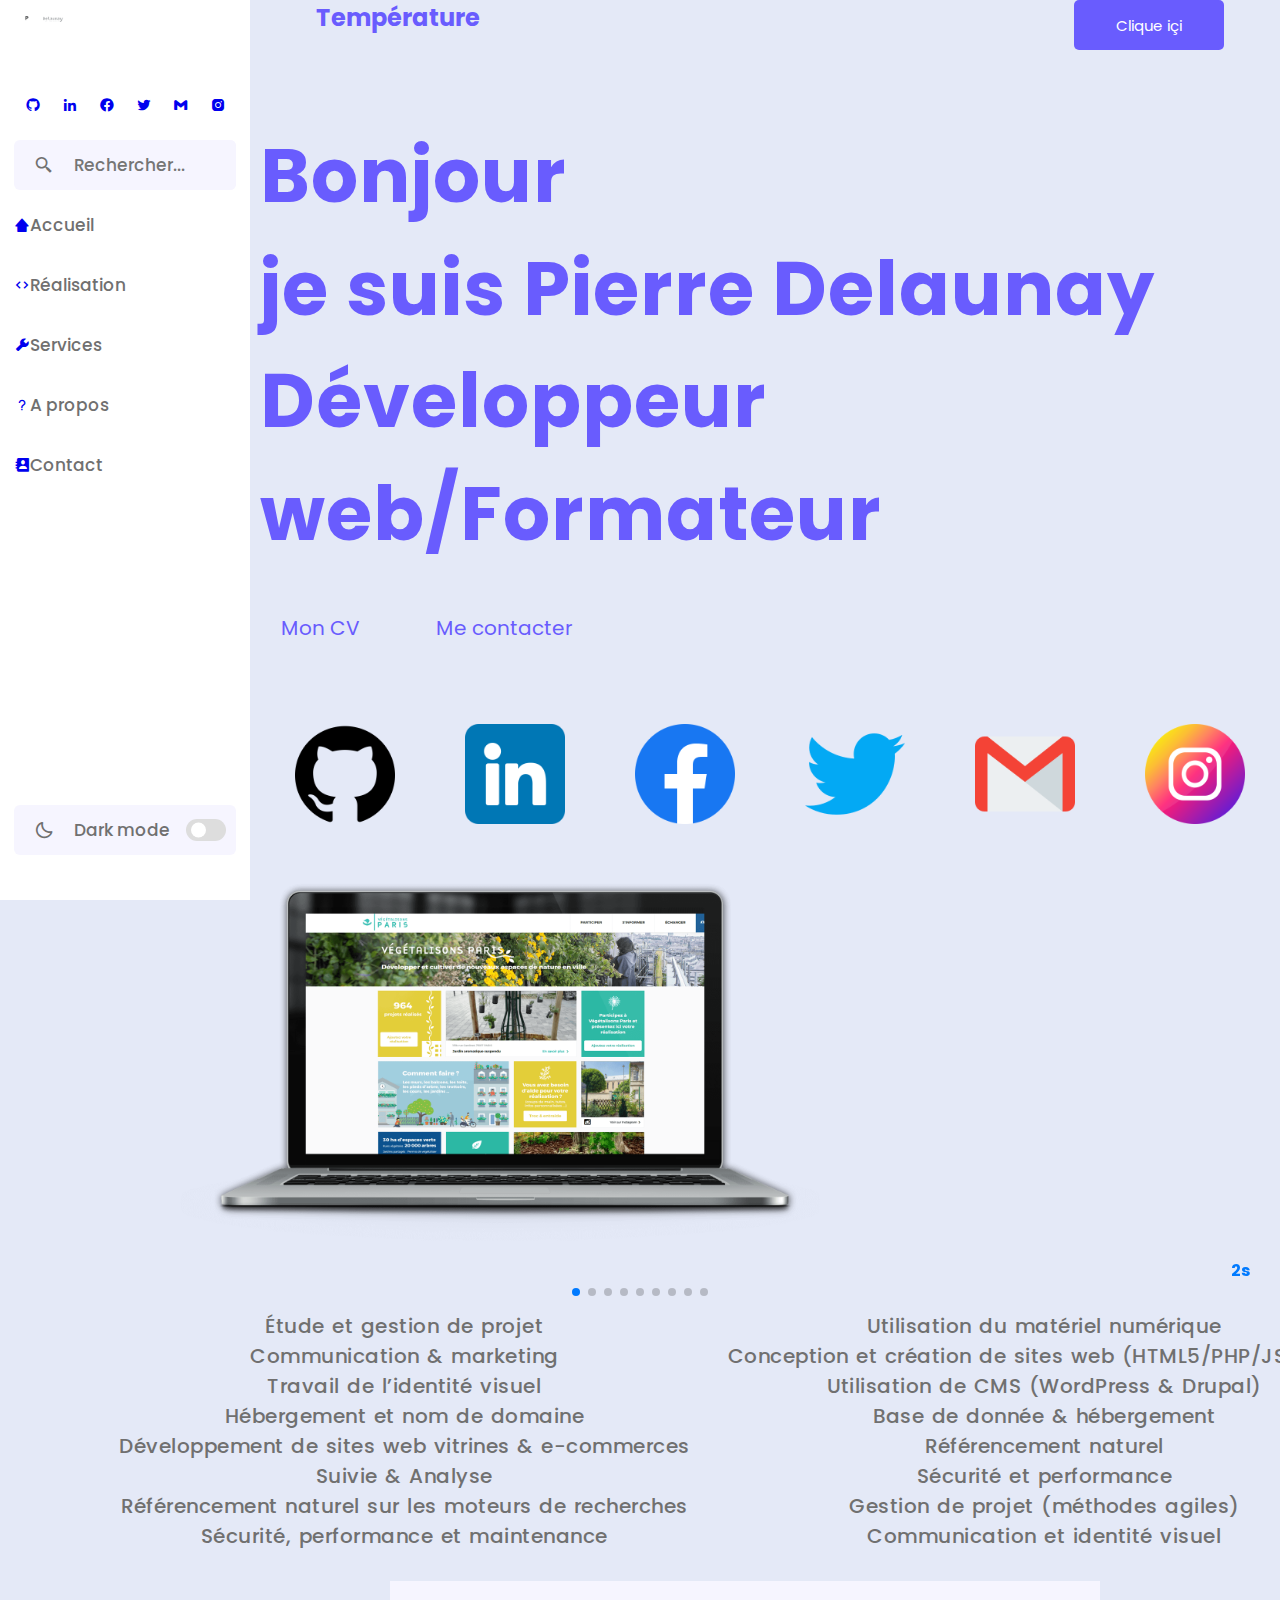
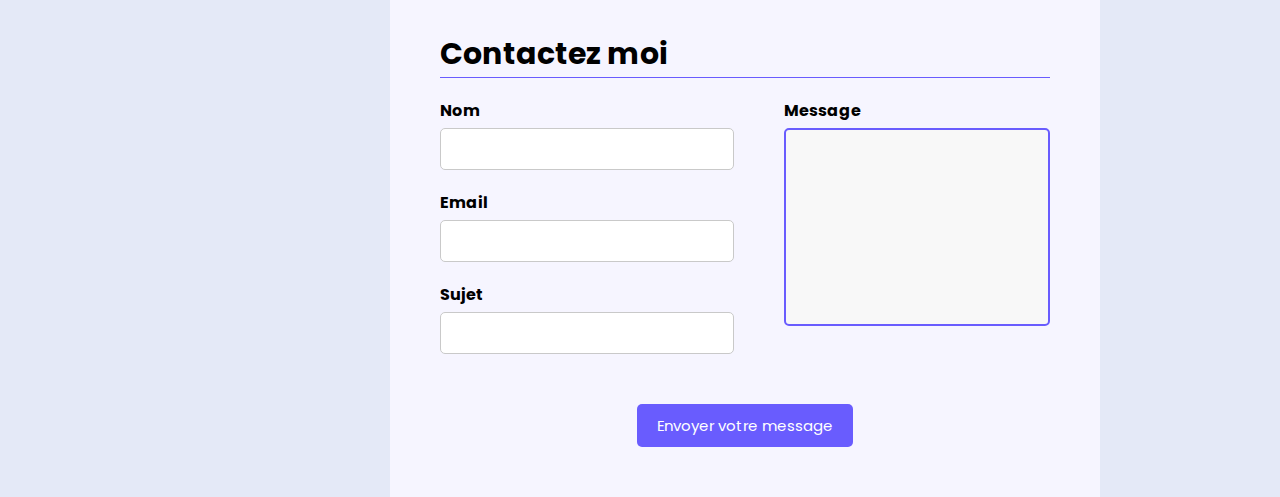
==== index.html @ 617a1c7d "New" ====
<!DOCTYPE html>
<html lang="en">
<head>
  <meta charset="UTF-8">
  <meta name="viewport" content="width=device-width, initial-scale=1.0">
  <link rel="stylesheet" href="style.css">
  <!-- Boxicons CSS -->
  <link rel="stylesheet" href="https://cdn.jsdelivr.net/npm/swiper@10/swiper-bundle.min.css" />
  <link href='https://unpkg.com/boxicons@2.1.4/css/boxicons.min.css' rel='stylesheet'>
  <title>Pierre Delaunay</title>
</head>
<body>
<!-- Accueil -->
  <nav class="sidebar">
    <header>
      <div class="image-text">
        <span class="image">
          <img src="/logo/logoPierre.png" alt="logo">
        </span>
      </div>
    </header>

    <div class="menu-bar">
      <div class="menu">
        <div class="menu-logo">
          <ul>
            <li>
              <a href="https://github.com/gitkyo" target="_blank" rel="noopener">
                <i class='bx bxl-github'></i>
              </a>
            </li>
            <li class="krown-icon-linkedin">
              <a target="_blank" href="https://www.linkedin.com/in/pierre-delaunay-66874140">
                <i class='bx bxl-linkedin'></i>
              </a>
            </li>
            <li class="krown-icon-facebook-squared">
              <a target="_blank" href="https://www.facebook.com/pdelaunay1">
                <i class='bx bxl-facebook-circle'></i>
              </a>
            </li>
            <li>
              <a target="_blank" href="https://twitter.com/pierdelaunay" rel="noopener">
                <i class='bx bxl-twitter'></i>
              </a>
            </li>
            <li>
              <a target="_blank" href="mailto:p.delaunay1@gmail.com" rel="noopener">
                <i class='bx bxl-gmail'></i>
              </a>
            </li>
            <li>
              <a href="https://www.instagram.com/pierdelaunay/" target="_blank" rel="noopener">
                <i class='bx bxl-instagram-alt'></i>
              </a>
            </li>
          </ul>
        </div>
        <li class="search-box">
          <i class='bx bx-search-alt-2 icon'></i>
          <input type="search" placeholder="Rechercher...">
        </li>
        <ul class="menu-links">
          <li class="nav-link">
            <a href="index.html">
              <i class='bx bxs-home-alt-2'></i>
              <span class="text nav-text">Accueil</span>
            </a>
          </li>
          <li class="nav-link">
            <a href="./html/réalisation.html">
              <i class='bx bx-code'></i>
              <span class="text nav-text">Réalisation</span>
            </a>
          </li>
          <li class="nav-link">
            <a href="./html/services.html">
              <i class='bx bxs-wrench'></i>
              <span class="text nav-text">Services</span>
            </a>
          </li>
          <li class="nav-link">
            <a href="./html/apropos.html">
              <i class='bx bx-question-mark'></i>
              <span class="text nav-text">A propos</span>
            </a>
          </li>
          <li class="nav-link">
            <a href="./html/contact.html">
              <i class='bx bxs-contact'></i>
              <span class="text nav-text">Contact</span>
            </a>
          </li>
        </ul>
      </div>

      <div class="bottom-content">

        <li class="mode">
            <div class="sun-moon">
                <i class='bx bx-moon icon moon'></i>
                <i class='bx bx-sun icon sun'></i>
            </div>
            <span class="mode-text text">Dark mode</span>

            <div class="toggle-switch">
                <span class="switch"></span>
            </div>
        </li>
        
    </div>
    </div>
  </nav>
  
  <header class="temperature">
    <h2>Température</h2>
    <div class="localisation"></div>
    <div class="temperature"></div>
    <button id="position">Clique içi</button>
  </header>

  <section class="texte">
    <h1>Bonjour <br> je suis Pierre Delaunay <br> Développeur web/Formateur</h1>
    <a href="https://pierre-delaunay.fr/wp-content/uploads/Curriculum-vitae-les-2.pdf">Mon CV</a>
    <a href="/html/contact.html">Me contacter</a> 
  </section>
  <section class="logo">
    <a target="_blank" href="https://github.com/gitkyo"  rel="noopener">
      <img src="/logo/github.png" alt="">
    </a>
    <a target="_blank" href="https://www.linkedin.com/in/pierre-delaunay-66874140">
      <img src="/logo/linkedin.png" alt="">
    </a>
    <a target="_blank" href="https://www.facebook.com/pdelaunay1">
      <img src="/logo/facebook.png" alt="">
    </a>
    <a target="_blank" href="https://twitter.com/pierdelaunay" rel="noopener">
      <img src="/logo/twitter .png" alt="">
    </a>
    <a target="_blank" href="mailto:p.delaunay1@gmail.com" rel="noopener">
      <img src="/logo/gmail.png" alt="">
    </a>
    <a target="_blank" href="https://www.instagram.com/pierdelaunay/"  rel="noopener">
      <i class="wp-svg-instagram instagram"></i>
      <img src="/logo/instagram.png" alt="">
    </a>
  </section>
  <!-- Réalisation Swiper(CARD) -->
    <!-- Swiper -->
    <div class="swiper mySwiper">
      <div class="swiper-wrapper">
        <div class="swiper-slide">
          <img src="./image/Ecran-Ret-vegetalisons.png" alt="">
        </div>
        <div class="swiper-slide">
          <img src="./image/Ecran-Ret-vegetalisons.png" alt="">
        </div>
        <div class="swiper-slide">
          <img src="./image/Ecran-Ret-vegetalisons.png" alt="">
        </div>
        <div class="swiper-slide">
          <img src="./image/Ecran-Ret-vegetalisons.png" alt="">
        </div>
        <div class="swiper-slide">
          <img src="./image/Ecran-Ret-vegetalisons.png" alt="">
        </div>
        <div class="swiper-slide">
          <img src="./image/Ecran-Ret-vegetalisons.png" alt="">
        </div>
        <div class="swiper-slide">
          <img src="./image/Ecran-Ret-vegetalisons.png" alt="">
        </div>
        <div class="swiper-slide">
          <img src="./image/Ecran-Ret-vegetalisons.png" alt="">
        </div>
        <div class="swiper-slide">
          <img src="./image/Ecran-Ret-vegetalisons.png" alt="">
        </div>
      </div>
      <div class="swiper-pagination"></div>
      <div class="autoplay-progress">
        <svg viewBox="0 0 48 48">
          <circle cx="24" cy="24" r="20"></circle>
        </svg>
        <span></span>
      </div>
    </div>
  
    <!-- Swiper JS -->
    <script src="https://cdn.jsdelivr.net/npm/swiper@10/swiper-bundle.min.js"></script>
  
    <!-- Initialize Swiper -->
    <script src="script.js"></script>

<!-- Services -->
<header class="services">
  <section class="site">
      <ul>
          <li>Étude et gestion de projet</li>
          <li>Communication & marketing</li>
          <li>Travail de l’identité visuel</li>
          <li>Hébergement et nom de domaine</li>
          <li>Développement de sites web vitrines & e-commerces</li>
          <li>Suivie & Analyse</li>
          <li>Référencement naturel sur les moteurs de recherches</li>
          <li>Sécurité, performance et maintenance</li>
      </ul>
  </section>

  <section class="formation">
      <ul>
          <li>Utilisation du matériel numérique</li>
          <li>Conception et création de sites web (HTML5/PHP/JS/CSS3)</li>
          <li>Utilisation de CMS (WordPress & Drupal)</li>
          <li>Base de donnée & hébergement</li>
          <li>Référencement naturel</li>
          <li>Sécurité et performance</li>
          <li>Gestion de projet (méthodes agiles)</li>
          <li>Communication et identité visuel</li>
      </ul>
  </section>
</header>

<footer>
  <form>
    <h1>Contactez moi</h1>
    <div class="separation"></div>
    <div class="corps-formulaire">
      <div class="gauche">
          <div class="groupe">
            <label>Nom</label>
            <input type="text">
            <i class="fa-solid fa-user"></i>
          </div>
          <div class="groupe">
            <label>Email</label>
            <input type="text">
            <i class="fa-solid fa-envelope"></i>
          </div>
          <div class="groupe">
            <label>Sujet</label>
            <input type="text">
            <i class="fa-solid fa-message"></i>
          </div>
      </div>
      <div class="droite">
        <div class="groupe">
          <label>Message</label>
          <textarea></textarea>
        </div>
      </div>
    </div>

    <div class="pied-formulaire" align="center">
      <button>Envoyer votre message</button>
    </div>
  </form>
</footer>
<script src="script.js"></script>
</body>
</html>
---- style.css ----
/* Google Font Import - Poppins */
@import url('https://fonts.googleapis.com/css2?family=Poppins:wght@300;400;500;600;700&display=swap');
*{
    margin: 0;
    padding: 0;
    box-sizing: border-box;
    font-family: 'Poppins', sans-serif;
}

:root{
    /* ===== Colors ===== */
    --body-color: #E4E9F7;
    --sidebar-color: #FFF;
    --primary-color: #695CFE;
    --primary-color-light: #F6F5FF;
    --toggle-color: #DDD;
    --text-color: #707070;

    /* ====== Transition ====== */
    --tran-03: all 0.2s ease;
    --tran-03: all 0.3s ease;
    --tran-04: all 0.3s ease;
    --tran-05: all 0.3s ease;
}

body{
    min-height: 100vh;
    background-color: var(--body-color);
    transition: var(--tran-05);
}

::selection{
    background-color: var(--primary-color);
    color: #fff;
}

body.dark{
    --body-color: #18191a;
    --sidebar-color: #242526;
    --primary-color: #3a3b3c;
    --primary-color-light: #3a3b3c;
    --toggle-color: #fff;
    --text-color: #ccc;
}

/* ===== Sidebar ===== */
 .sidebar{
    position: fixed;
    top: 0;
    left: 0;
    height: 100%;
    width: 250px;
    padding: 10px 14px;
    background: var(--sidebar-color);
    transition: var(--tran-05);
    z-index: 100;  
}
.sidebar.close{
    width: 88px;
}

/* ===== Reusable code - Here ===== */
.sidebar li{
    height: 50px;
    list-style: none;
    display: flex;
    align-items: center;
    margin-top: 10px;
}

.sidebar header .image,
.sidebar .icon{
    min-width: 60px;
    border-radius: 6px;
}

.sidebar .icon{
    min-width: 60px;
    border-radius: 6px;
    height: 100%;
    display: flex;
    align-items: center;
    justify-content: center;
    font-size: 20px;
}

.sidebar .text,
.sidebar .icon{
    color: var(--text-color);
    transition: var(--tran-03);
}

.sidebar .text{
    font-size: 17px;
    font-weight: 500;
    white-space: nowrap;
    opacity: 1;
}
.sidebar.close .text{
    opacity: 0;
}

.sidebar header{
    position: relative;
}

.sidebar header .image-text{
    display: flex;
    align-items: center;
}
.sidebar header .logo-text{
    display: flex;
    flex-direction: column;
}
header .image-text .name {
    margin-top: 2px;
    font-size: 18px;
    font-weight: 600;
}

header .image-text .profession{
    font-size: 16px;
    margin-top: -2px;
    display: block;
}

.sidebar header .image{
    display: flex;
    align-items: center;
    justify-content: center;
}

.sidebar header .image img{
    width: 40px;
    border-radius: 6px;
}

.sidebar header .toggle{
    position: absolute;
    top: 50%;
    right: -25px;
    transform: translateY(-50%) rotate(180deg);
    height: 25px;
    width: 25px;
    background-color: var(--primary-color);
    color: var(--sidebar-color);
    border-radius: 50%;
    display: flex;
    align-items: center;
    justify-content: center;
    font-size: 22px;
    cursor: pointer;
    transition: var(--tran-05);
}

body.dark .sidebar header .toggle{
    color: var(--text-color);
}

.sidebar.close .toggle{
    transform: translateY(-50%) rotate(0deg);
}

.sidebar .menu{
    margin-top: 40px;
}

.sidebar li.search-box{
    border-radius: 6px;
    background-color: var(--primary-color-light);
    cursor: pointer;
    transition: var(--tran-05);
}

.sidebar li.search-box input{
    height: 100%;
    width: 100%;
    outline: none;
    border: none;
    background-color: var(--primary-color-light);
    color: var(--text-color);
    border-radius: 6px;
    font-size: 17px;
    font-weight: 500;
    transition: var(--tran-05);
}
.sidebar li a{
    list-style: none;
    height: 100%;
    background-color: transparent;
    display: flex;
    align-items: center;
    height: 100%;
    width: 100%;
    border-radius: 6px;
    text-decoration: none;
    transition: var(--tran-03);
}

.sidebar li a:hover{
    background-color: var(--primary-color);
}
.sidebar li a:hover .icon,
.sidebar li a:hover .text{
    color: var(--sidebar-color);
}
body.dark .sidebar li a:hover .icon,
body.dark .sidebar li a:hover .text{
    color: var(--text-color);
}

.sidebar .menu-bar{
    height: calc(100% - 55px);
    display: flex;
    flex-direction: column;
    justify-content: space-between;
    overflow-y: scroll;
}
.menu-bar::-webkit-scrollbar{
    display: none;
}
.sidebar .menu-bar .mode{
    border-radius: 6px;
    background-color: var(--primary-color-light);
    position: relative;
    transition: var(--tran-05);
}

.menu-bar .mode .sun-moon{
    height: 50px;
    width: 60px;
}

.mode .sun-moon i{
    position: absolute;
}
.mode .sun-moon i.sun{
    opacity: 0;
}
body.dark .mode .sun-moon i.sun{
    opacity: 1;
}
body.dark .mode .sun-moon i.moon{
    opacity: 0;
}

.menu-bar .bottom-content .toggle-switch{
    position: absolute;
    right: 0;
    height: 100%;
    min-width: 60px;
    display: flex;
    align-items: center;
    justify-content: center;
    border-radius: 6px;
    cursor: pointer;
}
.toggle-switch .switch{
    position: relative;
    height: 22px;
    width: 40px;
    border-radius: 25px;
    background-color: var(--toggle-color);
    transition: var(--tran-05);
}

.switch::before{
    content: '';
    position: absolute;
    height: 15px;
    width: 15px;
    border-radius: 50%;
    top: 50%;
    left: 5px;
    transform: translateY(-50%);
    background-color: var(--sidebar-color);
    transition: var(--tran-04);
}

body.dark .switch::before{
    left: 20px;
}

.home{
    position: absolute;
    top: 0;
    top: 0;
    left: 250px;
    height: 100vh;
    width: calc(100% - 250px);
    background-color: var(--body-color);
    transition: var(--tran-05);
}
.home .text{
    font-size: 30px;
    font-weight: 500;
    color: var(--text-color);
    padding: 12px 60px;
}

.sidebar.close ~ .home{
    left: 78px;
    height: 100vh;
    width: calc(100% - 78px);
}
body.dark .home .text{
    color: var(--text-color);
}

.menu-logo ul {
    display: flex;
    flex-wrap: nowrap;
    justify-content: space-around;
    align-items: center;
}

.temperature {
    display: flex;
    justify-content: space-around;
    color: var(--primary-color);
    margin-left: 260px;
}

.temperature button {
    height: 50px;
    width: 150px;
    border-radius: 20px;
    background-color: var(--primary-color);
    color: white;
    font-size: 15px;
    border: none;
    border-radius: 5px;
    outline: none;
    cursor: pointer;
    transition: transform 0.5s;
}

.temperature button:hover {
    transform: scale(1.05);
}

.texte {
    padding: 70px 0;
    color: var(--primary-color);
    max-width: 90%;
    margin-left: 260px;
    margin-right: auto;
}

.texte h1 {
    font-size: 75px;
    line-height: 1.5;
    letter-spacing: 1px;
    margin-bottom: 2rem;
}

.texte a {
    display: inline-block;
    text-decoration: none;
    font-size: 1.25rem;
    border: 1px solid var(--body-color);
    color: var(--primary-color);
    padding: 10px 20px;
    margin-right: 30px;
}

.logo {
    margin-left: 260px;
    display: flex;
    flex-wrap: wrap;
    justify-content: space-around;
}

.logo img{
    width: 100px;
}

/* Réalisation (CARD) */
.swiper {
    width: 100%;
    height: 100%;
  }
  
  .swiper-slide {
    text-align: center;
    font-size: 18px;
    background: var(--body-color);
    display: flex;
    justify-content: center;
    align-items: center;
    margin-left: 90px;
  }
  
  .swiper-slide img {
    display: block;
    width: 50%;
    height: 100%;
    object-fit: cover;
    margin-left: 90px;
  }
  
  .autoplay-progress {
    position: absolute;
    right: 16px;
    bottom: 16px;
    z-index: 10;
    width: 48px;
    height: 48px;
    display: flex;
    align-items: center;
    justify-content: center;
    font-weight: bold;
    color: var(--swiper-theme-color);
    margin-left: 90px;
  }
  
  .autoplay-progress svg {
    --progress: 0;
    position: absolute;
    left: 0;
    top: 0px;
    z-index: 10;
    width: 100%;
    height: 100%;
    stroke-width: 4px;
    stroke: var(--swiper-theme-color);
    fill: none;
    stroke-dashoffset: calc(125.6 * (1 - var(--progress)));
    stroke-dasharray: 125.6;
    transform: rotate(-90deg);
    margin-left: 90px;
  }

/* Services */
.services {
    margin-bottom: 30px;
    margin-left: 100px;
    display: flex;
    flex-wrap: wrap;
    justify-content: space-around;
    width: 100%;
    word-spacing: 2px;
    letter-spacing: 0.5px;
    text-align: center;
    font-weight: 500;
    font-size: 20px;
    color: var(--text-color);
}

.services ul li {
    list-style: none;
}


/* Contact */
footer {
    margin: 0;
    padding: 0;
    margin-left: 750px;
    font-weight: bold;
    position: absolute;
    background: var(--primary-color-light);
}

form {
    padding: 50px;
    border-radius: 10px;
}

form h1 {
    font-size: 30px;
}

form .separation {
    width: 100%;
    height: 1px;
    background-color: var(--primary-color);
}

form .corps-formulaire {
    display: flex;
    flex-wrap: wrap;
    margin-bottom: 30px;
}

form .corps-formulaire .groupe {
    position: relative;
    margin-top: 20px;
    display: flex;
    flex-direction: column;
}

form .corps-formulaire .gauche .groupe input{
    margin-top: 5px;
    padding: 10px 5px 10px 30px;
    border: 1px solid #c9c9c9;
    outline-color: var(--primary-color);
    border-radius: 5px;
}

form .corps-formulaire .gauche .groupe i {
    position: absolute;
    left: 0;
    top: 25px;
    padding: 16px 8px;
    color: var(--primary-color);
}

form .corps-formulaire .droite {
    margin-left: 50px;
}

form .corps-formulaire .droite .groupe {
    height: 100%;
}

form .corps-formulaire .droite .groupe textarea {
    margin-top: 5px;
    padding: 10px;
    background-color: #f8f8f8;
    border: 2px solid var(--primary-color);
    outline: none;
    border-radius: 5px;
    resize: none;
    height: 72%;
}

form .pied-formulaire button {
    margin-top: 20px;
    background-color: var(--primary-color);
    color: white;
    font-size: 15px;
    border: none;
    padding: 10px 20px;
    border-radius: 5px;
    outline: none;
    cursor: pointer;
    transition: transform 0.5s;
}

form .pied-formulaire button:hover {
    transform: scale(1.05);
}

@media screen and (max-width:1440px) {
    footer {
        margin-left: 390px;
    }
    
}

@media screen and (max-width:920px) {
    form .corps-formulaire .droite {
        margin-left: 0px;
        width: 100%;
    }

    form .corps-formulaire .gauche {
        width: 100%;
    }
}

@media screen and (max-width:910px) {
    .services {
        font-size: 15px;
    }
}

@media screen and (max-width:768px) {
    .services {
        display: flex;
        justify-content: flex-start;
        margin-left: 250px;
    }

    footer {
        margin-left: 280px;
    }
}

@media screen and (max-width:425px) {
    
}
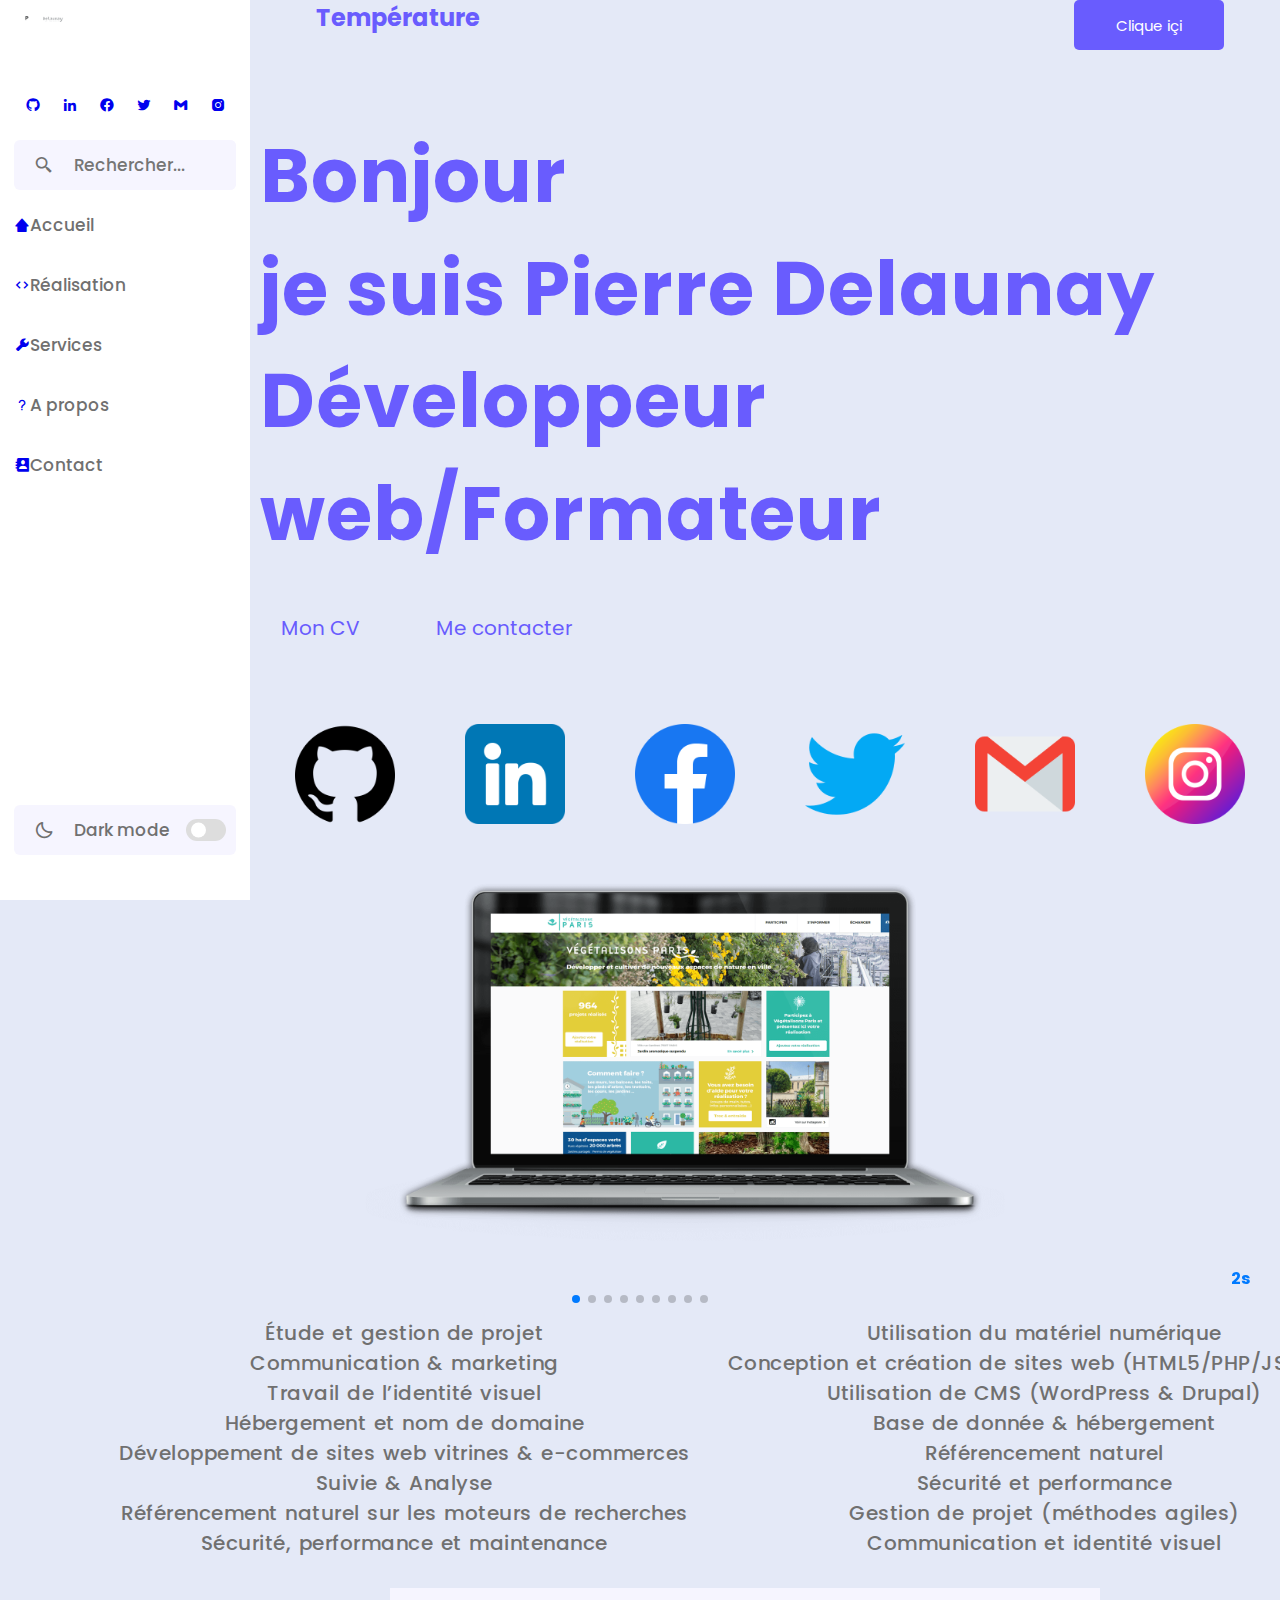
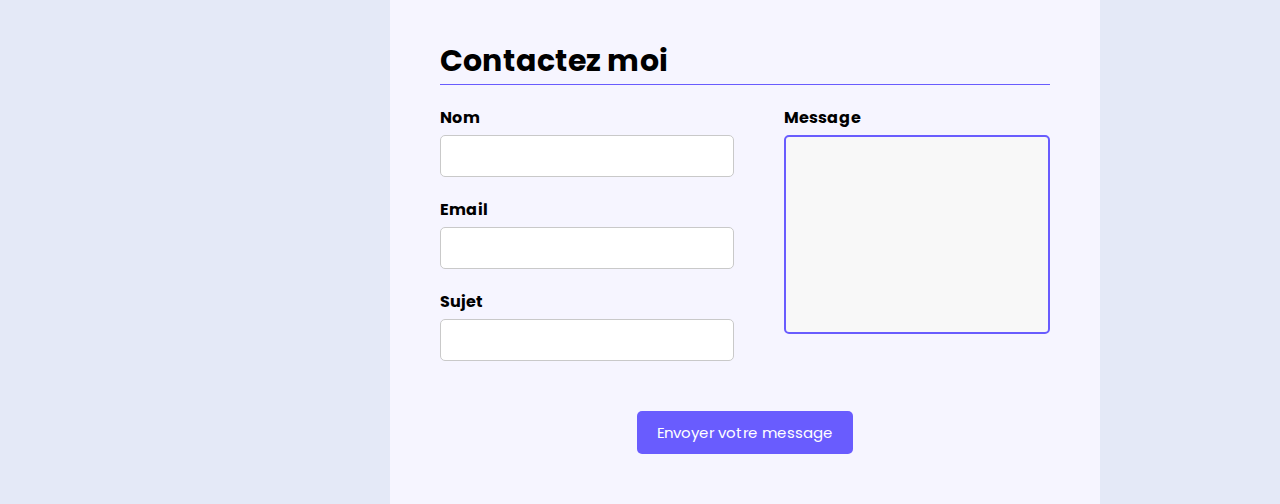
==== commit 09a04606: "V1.1" ====
--- a/index.html
+++ b/index.html
@@ -153,28 +153,28 @@
           <img src="./image/Ecran-Ret-vegetalisons.png" alt="">
         </div>
         <div class="swiper-slide">
-          <img src="./image/Ecran-Ret-vegetalisons.png" alt="">
-        </div>
-        <div class="swiper-slide">
-          <img src="./image/Ecran-Ret-vegetalisons.png" alt="">
-        </div>
-        <div class="swiper-slide">
-          <img src="./image/Ecran-Ret-vegetalisons.png" alt="">
-        </div>
-        <div class="swiper-slide">
-          <img src="./image/Ecran-Ret-vegetalisons.png" alt="">
-        </div>
-        <div class="swiper-slide">
-          <img src="./image/Ecran-Ret-vegetalisons.png" alt="">
-        </div>
-        <div class="swiper-slide">
-          <img src="./image/Ecran-Ret-vegetalisons.png" alt="">
-        </div>
-        <div class="swiper-slide">
-          <img src="./image/Ecran-Ret-vegetalisons.png" alt="">
-        </div>
-        <div class="swiper-slide">
-          <img src="./image/Ecran-Ret-vegetalisons.png" alt="">
+          <img src="./image/Ecran-Ret-2-340x255.png" alt="">
+        </div>
+        <div class="swiper-slide">
+          <img src="./image/Ecran-Ret-crea-340x255.png" alt="">
+        </div>
+        <div class="swiper-slide">
+          <img src="./image/Ecran-Ret-g4-340x255.png" alt="">
+        </div>
+        <div class="swiper-slide">
+          <img src="./image/Ecran-Ret-lindsey-2-340x255.png" alt="">
+        </div>
+        <div class="swiper-slide">
+          <img src="./image/Ecran-Ret-olette-340x255.png" alt="">
+        </div>
+        <div class="swiper-slide">
+          <img src="./image/Ecran-Ret-Prosnow-small.png" alt="">
+        </div>
+        <div class="swiper-slide">
+          <img src="./image/Ecran-Ret-tamtam-340x255.png" alt="">
+        </div>
+        <div class="swiper-slide">
+          <img src="./image/Ecran-Ret-panda-340x255.png" alt="">
         </div>
       </div>
       <div class="swiper-pagination"></div>
--- a/style.css
+++ b/style.css
@@ -388,11 +388,9 @@
     display: flex;
     justify-content: center;
     align-items: center;
-    margin-left: 90px;
   }
   
   .swiper-slide img {
-    display: block;
     width: 50%;
     height: 100%;
     object-fit: cover;
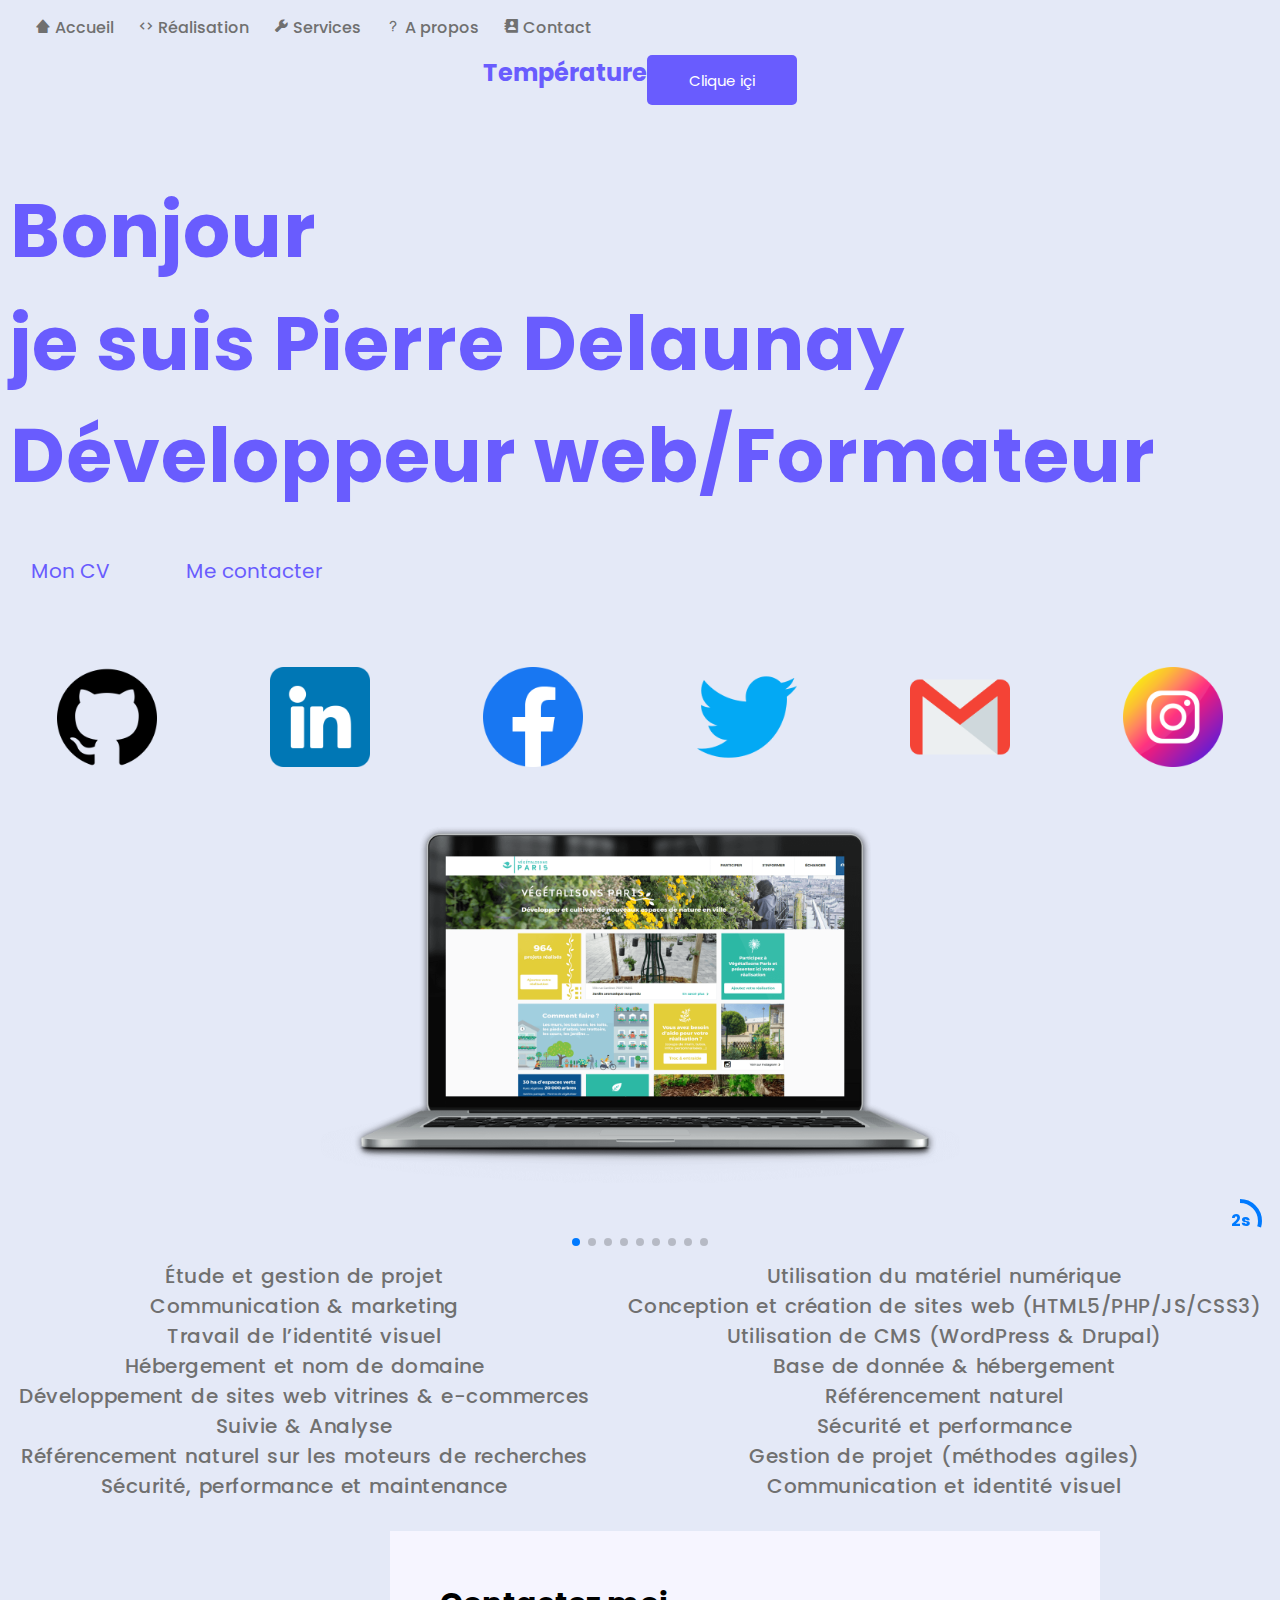
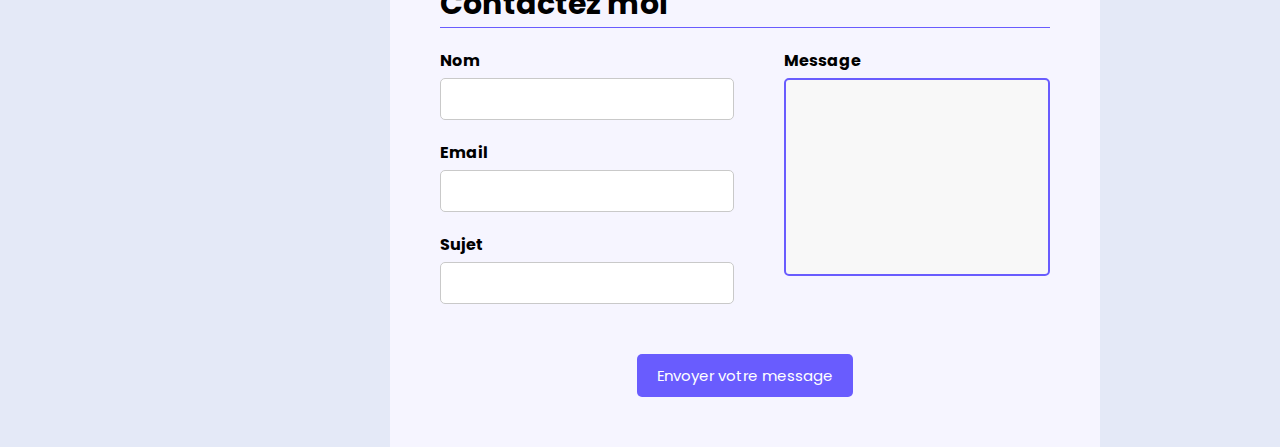
==== commit 180f2e02: "V2" ====
--- a/index.html
+++ b/index.html
@@ -11,113 +11,46 @@
 </head>
 <body>
 <!-- Accueil -->
-  <nav class="sidebar">
-    <header>
-      <div class="image-text">
-        <span class="image">
-          <img src="/logo/logoPierre.png" alt="logo">
-        </span>
-      </div>
-    </header>
+<nav>
 
-    <div class="menu-bar">
-      <div class="menu">
-        <div class="menu-logo">
-          <ul>
-            <li>
-              <a href="https://github.com/gitkyo" target="_blank" rel="noopener">
-                <i class='bx bxl-github'></i>
-              </a>
-            </li>
-            <li class="krown-icon-linkedin">
-              <a target="_blank" href="https://www.linkedin.com/in/pierre-delaunay-66874140">
-                <i class='bx bxl-linkedin'></i>
-              </a>
-            </li>
-            <li class="krown-icon-facebook-squared">
-              <a target="_blank" href="https://www.facebook.com/pdelaunay1">
-                <i class='bx bxl-facebook-circle'></i>
-              </a>
-            </li>
-            <li>
-              <a target="_blank" href="https://twitter.com/pierdelaunay" rel="noopener">
-                <i class='bx bxl-twitter'></i>
-              </a>
-            </li>
-            <li>
-              <a target="_blank" href="mailto:p.delaunay1@gmail.com" rel="noopener">
-                <i class='bx bxl-gmail'></i>
-              </a>
-            </li>
-            <li>
-              <a href="https://www.instagram.com/pierdelaunay/" target="_blank" rel="noopener">
-                <i class='bx bxl-instagram-alt'></i>
-              </a>
-            </li>
-          </ul>
-        </div>
-        <li class="search-box">
-          <i class='bx bx-search-alt-2 icon'></i>
-          <input type="search" placeholder="Rechercher...">
-        </li>
-        <ul class="menu-links">
-          <li class="nav-link">
-            <a href="index.html">
-              <i class='bx bxs-home-alt-2'></i>
-              <span class="text nav-text">Accueil</span>
-            </a>
-          </li>
-          <li class="nav-link">
-            <a href="./html/réalisation.html">
-              <i class='bx bx-code'></i>
-              <span class="text nav-text">Réalisation</span>
-            </a>
-          </li>
-          <li class="nav-link">
-            <a href="./html/services.html">
-              <i class='bx bxs-wrench'></i>
-              <span class="text nav-text">Services</span>
-            </a>
-          </li>
-          <li class="nav-link">
-            <a href="./html/apropos.html">
-              <i class='bx bx-question-mark'></i>
-              <span class="text nav-text">A propos</span>
-            </a>
-          </li>
-          <li class="nav-link">
-            <a href="./html/contact.html">
-              <i class='bx bxs-contact'></i>
-              <span class="text nav-text">Contact</span>
-            </a>
-          </li>
-        </ul>
-      </div>
+  <div class="main-navlinks">
+    <button type="button" class="hamburger"  aria-label="Toggle Navigation" aria-expanded="false">
+        <span></span>
+        <span></span>
+        <span></span>
+      </button>
+    <div class="navlinks-container">
+      <a href="./../index.html">
+        <i class='bx bxs-home-alt-2'></i>
+        <span class="text nav-text">Accueil</span>
+      </a>
+      <a href="./../html/réalisation.html">
+        <i class='bx bx-code'></i>
+        <span class="text nav-text">Réalisation</span>
+      </a>
+      <a href="./../html/services.html">
+        <i class='bx bxs-wrench'></i>
+        <span class="text nav-text">Services</span>
+      </a>
+      <a href="./../html/apropos.html">
+        <i class='bx bx-question-mark'></i>
+        <span class="text nav-text">A propos</span>
+      </a>
+      <a href="./../html/contact.html">
+        <i class='bx bxs-contact'></i>
+        <span class="text nav-text">Contact</span>
+      </a>
+    </div>
+  </div>
+</nav>
 
-      <div class="bottom-content">
-
-        <li class="mode">
-            <div class="sun-moon">
-                <i class='bx bx-moon icon moon'></i>
-                <i class='bx bx-sun icon sun'></i>
-            </div>
-            <span class="mode-text text">Dark mode</span>
-
-            <div class="toggle-switch">
-                <span class="switch"></span>
-            </div>
-        </li>
-        
-    </div>
-    </div>
-  </nav>
+<header class="temperature">
+  <h2>Température</h2>
+  <div class="localisation"></div>
+  <div class="temperature"></div>
+  <button id="position">Clique içi</button>
+</header>
   
-  <header class="temperature">
-    <h2>Température</h2>
-    <div class="localisation"></div>
-    <div class="temperature"></div>
-    <button id="position">Clique içi</button>
-  </header>
 
   <section class="texte">
     <h1>Bonjour <br> je suis Pierre Delaunay <br> Développeur web/Formateur</h1>
--- a/style.css
+++ b/style.css
@@ -6,319 +6,244 @@
     box-sizing: border-box;
     font-family: 'Poppins', sans-serif;
 }
+*,
+::before,
+::after {
+  box-sizing: border-box;
+  margin: 0;
+  padding: 0;
+}
 
 :root{
-    /* ===== Colors ===== */
-    --body-color: #E4E9F7;
-    --sidebar-color: #FFF;
-    --primary-color: #695CFE;
-    --primary-color-light: #F6F5FF;
-    --toggle-color: #DDD;
-    --text-color: #707070;
-
-    /* ====== Transition ====== */
-    --tran-03: all 0.2s ease;
-    --tran-03: all 0.3s ease;
-    --tran-04: all 0.3s ease;
-    --tran-05: all 0.3s ease;
-}
-
-body{
-    min-height: 100vh;
-    background-color: var(--body-color);
-    transition: var(--tran-05);
+  /* ===== Colors ===== */
+  --body-color: #E4E9F7;
+  --sidebar-color: #FFF;
+  --primary-color: #695CFE;
+  --primary-color-light: #F6F5FF;
+  --toggle-color: #DDD;
+  --text-color: #707070;
+
+  /* ====== Transition ====== */
+  --tran-03: all 0.2s ease;
+  --tran-03: all 0.3s ease;
+  --tran-04: all 0.3s ease;
+  --tran-05: all 0.3s ease;
+}
+
+body {
+  font-family: Montserrat, Helvetica, sans-serif;
+  background-color: var(--body-color);
 }
 
 ::selection{
-    background-color: var(--primary-color);
-    color: #fff;
-}
-
-body.dark{
-    --body-color: #18191a;
-    --sidebar-color: #242526;
-    --primary-color: #3a3b3c;
-    --primary-color-light: #3a3b3c;
-    --toggle-color: #fff;
-    --text-color: #ccc;
-}
-
-/* ===== Sidebar ===== */
- .sidebar{
-    position: fixed;
-    top: 0;
+  background-color: var(--primary-color);
+  color: #fff;
+}
+
+
+nav {
+
+  width: 100%;
+  display: flex;
+  align-items: center;
+  padding: 15px 25px;
+
+}
+.nav-icon {
+  display: flex;
+  align-items: center;
+  text-decoration: none;
+  margin-right: 20px;
+}
+
+.nav-icon span {
+  font-size: 25px;
+  margin-left: 10px;
+  font-weight: 400;
+  color: #333;
+}
+
+.nav-icon img {
+  width: 40px;
+  transform: rotate(-17deg) translateX(5px);
+}
+
+.hamburger {
+  display: none;
+}
+
+.navlinks-container a {
+  margin: 0 10px;
+  font-size: 16px;
+  font-weight: 500;
+  text-decoration: none;
+  color: var(--text-color);
+  position: relative;
+}
+.navlinks-container a::after {
+  content: "";
+  display: block;
+  position: absolute;
+  bottom: -3px;
+  width: 100%;
+  height: 1px;
+  transform: scale(0);
+  transform-origin: left;
+  background: #333;
+  transition: transform 0.3s ease-out;
+}
+.navlinks-container a:hover::after {
+  transform: scaleX(1);
+}
+
+.nav-authentication {
+  margin-left: auto;
+}
+
+.sign-btns button {
+  font-family: Roboto Flex, sans-serif;
+  font-size: 16px;
+  min-width: 90px;
+  padding: 10px 5px;
+  margin: 0 5px;
+  border-radius: 5px;
+  cursor: pointer;
+  border: none;
+}
+
+.sign-btns button:nth-child(2) {
+  border: none;
+  background: rgba(146, 195, 238, 0.718);
+}
+.user-toggler {
+  display: none;
+}
+
+@media (max-width: 900px) {
+  nav {
+    padding: 15px 20px;
+    position: relative;
+  }
+
+  /* nav */
+  .nav-icon {
+    order: 2;
+    margin: 0 auto;
+  }
+
+  .nav-icon span {
+    font-size: 22px;
+  }
+  .main-navlinks {
+    order: 1;
+    width: auto;
+  }
+
+  /* hamburger */
+  .hamburger {
+    width: 20px;
+    height: 20px;
+    cursor: pointer;
+    border: none;
+    display: flex;
+    background: var(--body-color);
+    align-items: center;
+    position: relative;
+  }
+
+  .hamburger span {
+    display: block;
+    width: 100%;
+    height: 2px;
+    background: #333;
+    position: absolute;
+    pointer-events: none;
+    transition: opacity 0.3s 0.15s ease-out;
+  }
+  .hamburger span:nth-child(1),
+  .hamburger span:nth-child(3) {
+    transition: transform 0.3s ease-out;
+  }
+
+  .hamburger span:nth-child(1) {
+    transform: translateY(7px);
+  }
+  .hamburger span:nth-child(3) {
+    transform: translateY(-7px);
+  }
+
+  .hamburger.open span:nth-child(1) {
+    transform: translate(0) rotate(135deg);
+  }
+
+  .hamburger.open span:nth-child(2) {
+    opacity: 0;
+    transition: opacity 0s ease-out;
+  }
+
+  .hamburger.open span:nth-child(3) {
+    transform: translate(0) rotate(-135deg);
+  }
+
+  .navlinks-container {
+    display: flex;
+    flex-direction: column;
+    align-items: flex-start;
+    position: absolute;
+    background: var(--body-color);
+    top: 100%;
     left: 0;
-    height: 100%;
-    width: 250px;
-    padding: 10px 14px;
-    background: var(--sidebar-color);
-    transition: var(--tran-05);
-    z-index: 100;  
-}
-.sidebar.close{
-    width: 88px;
-}
-
-/* ===== Reusable code - Here ===== */
-.sidebar li{
-    height: 50px;
-    list-style: none;
-    display: flex;
-    align-items: center;
-    margin-top: 10px;
-}
-
-.sidebar header .image,
-.sidebar .icon{
-    min-width: 60px;
-    border-radius: 6px;
-}
-
-.sidebar .icon{
-    min-width: 60px;
-    border-radius: 6px;
-    height: 100%;
-    display: flex;
-    align-items: center;
+    transform: translate(-100%);
+    height: 100vh;
+    padding: 15px 50px 15px 20px;
+  }
+
+  .open {
+    transform: translate(0%);
+  }
+
+  .navlinks-container a {
+    font-size: 18px;
+    margin: 10px 0px;
+  }
+
+
+  .nav-authentication {
+    order: 3;
+    margin-left: 0;
+  }
+
+  .sign-btns {
+    display: none;
+  }
+
+  .user-toggler {
+    display: block;
+    cursor: pointer;
+    border: none;
+  }
+
+  .user-toggler img {
+    width: 20px;
+  }
+}
+
+@media (max-width: 500px) {
+  .nav-icon img {
+    width: 30px;
+  }
+  .nav-icon span {
+    font-size: 20px;
+  }
+}
+
+header{
+    display: flex;
     justify-content: center;
-    font-size: 20px;
-}
-
-.sidebar .text,
-.sidebar .icon{
-    color: var(--text-color);
-    transition: var(--tran-03);
-}
-
-.sidebar .text{
-    font-size: 17px;
-    font-weight: 500;
-    white-space: nowrap;
-    opacity: 1;
-}
-.sidebar.close .text{
-    opacity: 0;
-}
-
-.sidebar header{
-    position: relative;
-}
-
-.sidebar header .image-text{
-    display: flex;
-    align-items: center;
-}
-.sidebar header .logo-text{
-    display: flex;
-    flex-direction: column;
-}
-header .image-text .name {
-    margin-top: 2px;
-    font-size: 18px;
-    font-weight: 600;
-}
-
-header .image-text .profession{
-    font-size: 16px;
-    margin-top: -2px;
-    display: block;
-}
-
-.sidebar header .image{
-    display: flex;
-    align-items: center;
-    justify-content: center;
-}
-
-.sidebar header .image img{
-    width: 40px;
-    border-radius: 6px;
-}
-
-.sidebar header .toggle{
-    position: absolute;
-    top: 50%;
-    right: -25px;
-    transform: translateY(-50%) rotate(180deg);
-    height: 25px;
-    width: 25px;
-    background-color: var(--primary-color);
-    color: var(--sidebar-color);
-    border-radius: 50%;
-    display: flex;
-    align-items: center;
-    justify-content: center;
-    font-size: 22px;
-    cursor: pointer;
-    transition: var(--tran-05);
-}
-
-body.dark .sidebar header .toggle{
-    color: var(--text-color);
-}
-
-.sidebar.close .toggle{
-    transform: translateY(-50%) rotate(0deg);
-}
-
-.sidebar .menu{
-    margin-top: 40px;
-}
-
-.sidebar li.search-box{
-    border-radius: 6px;
-    background-color: var(--primary-color-light);
-    cursor: pointer;
-    transition: var(--tran-05);
-}
-
-.sidebar li.search-box input{
-    height: 100%;
-    width: 100%;
-    outline: none;
-    border: none;
-    background-color: var(--primary-color-light);
-    color: var(--text-color);
-    border-radius: 6px;
-    font-size: 17px;
-    font-weight: 500;
-    transition: var(--tran-05);
-}
-.sidebar li a{
-    list-style: none;
-    height: 100%;
-    background-color: transparent;
-    display: flex;
-    align-items: center;
-    height: 100%;
-    width: 100%;
-    border-radius: 6px;
-    text-decoration: none;
-    transition: var(--tran-03);
-}
-
-.sidebar li a:hover{
-    background-color: var(--primary-color);
-}
-.sidebar li a:hover .icon,
-.sidebar li a:hover .text{
-    color: var(--sidebar-color);
-}
-body.dark .sidebar li a:hover .icon,
-body.dark .sidebar li a:hover .text{
-    color: var(--text-color);
-}
-
-.sidebar .menu-bar{
-    height: calc(100% - 55px);
-    display: flex;
-    flex-direction: column;
-    justify-content: space-between;
-    overflow-y: scroll;
-}
-.menu-bar::-webkit-scrollbar{
-    display: none;
-}
-.sidebar .menu-bar .mode{
-    border-radius: 6px;
-    background-color: var(--primary-color-light);
-    position: relative;
-    transition: var(--tran-05);
-}
-
-.menu-bar .mode .sun-moon{
-    height: 50px;
-    width: 60px;
-}
-
-.mode .sun-moon i{
-    position: absolute;
-}
-.mode .sun-moon i.sun{
-    opacity: 0;
-}
-body.dark .mode .sun-moon i.sun{
-    opacity: 1;
-}
-body.dark .mode .sun-moon i.moon{
-    opacity: 0;
-}
-
-.menu-bar .bottom-content .toggle-switch{
-    position: absolute;
-    right: 0;
-    height: 100%;
-    min-width: 60px;
-    display: flex;
-    align-items: center;
-    justify-content: center;
-    border-radius: 6px;
-    cursor: pointer;
-}
-.toggle-switch .switch{
-    position: relative;
-    height: 22px;
-    width: 40px;
-    border-radius: 25px;
-    background-color: var(--toggle-color);
-    transition: var(--tran-05);
-}
-
-.switch::before{
-    content: '';
-    position: absolute;
-    height: 15px;
-    width: 15px;
-    border-radius: 50%;
-    top: 50%;
-    left: 5px;
-    transform: translateY(-50%);
-    background-color: var(--sidebar-color);
-    transition: var(--tran-04);
-}
-
-body.dark .switch::before{
-    left: 20px;
-}
-
-.home{
-    position: absolute;
-    top: 0;
-    top: 0;
-    left: 250px;
-    height: 100vh;
-    width: calc(100% - 250px);
-    background-color: var(--body-color);
-    transition: var(--tran-05);
-}
-.home .text{
-    font-size: 30px;
-    font-weight: 500;
-    color: var(--text-color);
-    padding: 12px 60px;
-}
-
-.sidebar.close ~ .home{
-    left: 78px;
-    height: 100vh;
-    width: calc(100% - 78px);
-}
-body.dark .home .text{
-    color: var(--text-color);
-}
-
-.menu-logo ul {
-    display: flex;
-    flex-wrap: nowrap;
-    justify-content: space-around;
-    align-items: center;
 }
 
 .temperature {
-    display: flex;
-    justify-content: space-around;
     color: var(--primary-color);
-    margin-left: 260px;
 }
 
 .temperature button {
@@ -343,7 +268,7 @@
     padding: 70px 0;
     color: var(--primary-color);
     max-width: 90%;
-    margin-left: 260px;
+    margin-left: 10px;
     margin-right: auto;
 }
 
@@ -365,7 +290,6 @@
 }
 
 .logo {
-    margin-left: 260px;
     display: flex;
     flex-wrap: wrap;
     justify-content: space-around;
@@ -394,7 +318,6 @@
     width: 50%;
     height: 100%;
     object-fit: cover;
-    margin-left: 90px;
   }
   
   .autoplay-progress {
@@ -409,7 +332,6 @@
     justify-content: center;
     font-weight: bold;
     color: var(--swiper-theme-color);
-    margin-left: 90px;
   }
   
   .autoplay-progress svg {
@@ -426,13 +348,12 @@
     stroke-dashoffset: calc(125.6 * (1 - var(--progress)));
     stroke-dasharray: 125.6;
     transform: rotate(-90deg);
-    margin-left: 90px;
   }
 
 /* Services */
 .services {
     margin-bottom: 30px;
-    margin-left: 100px;
+
     display: flex;
     flex-wrap: wrap;
     justify-content: space-around;
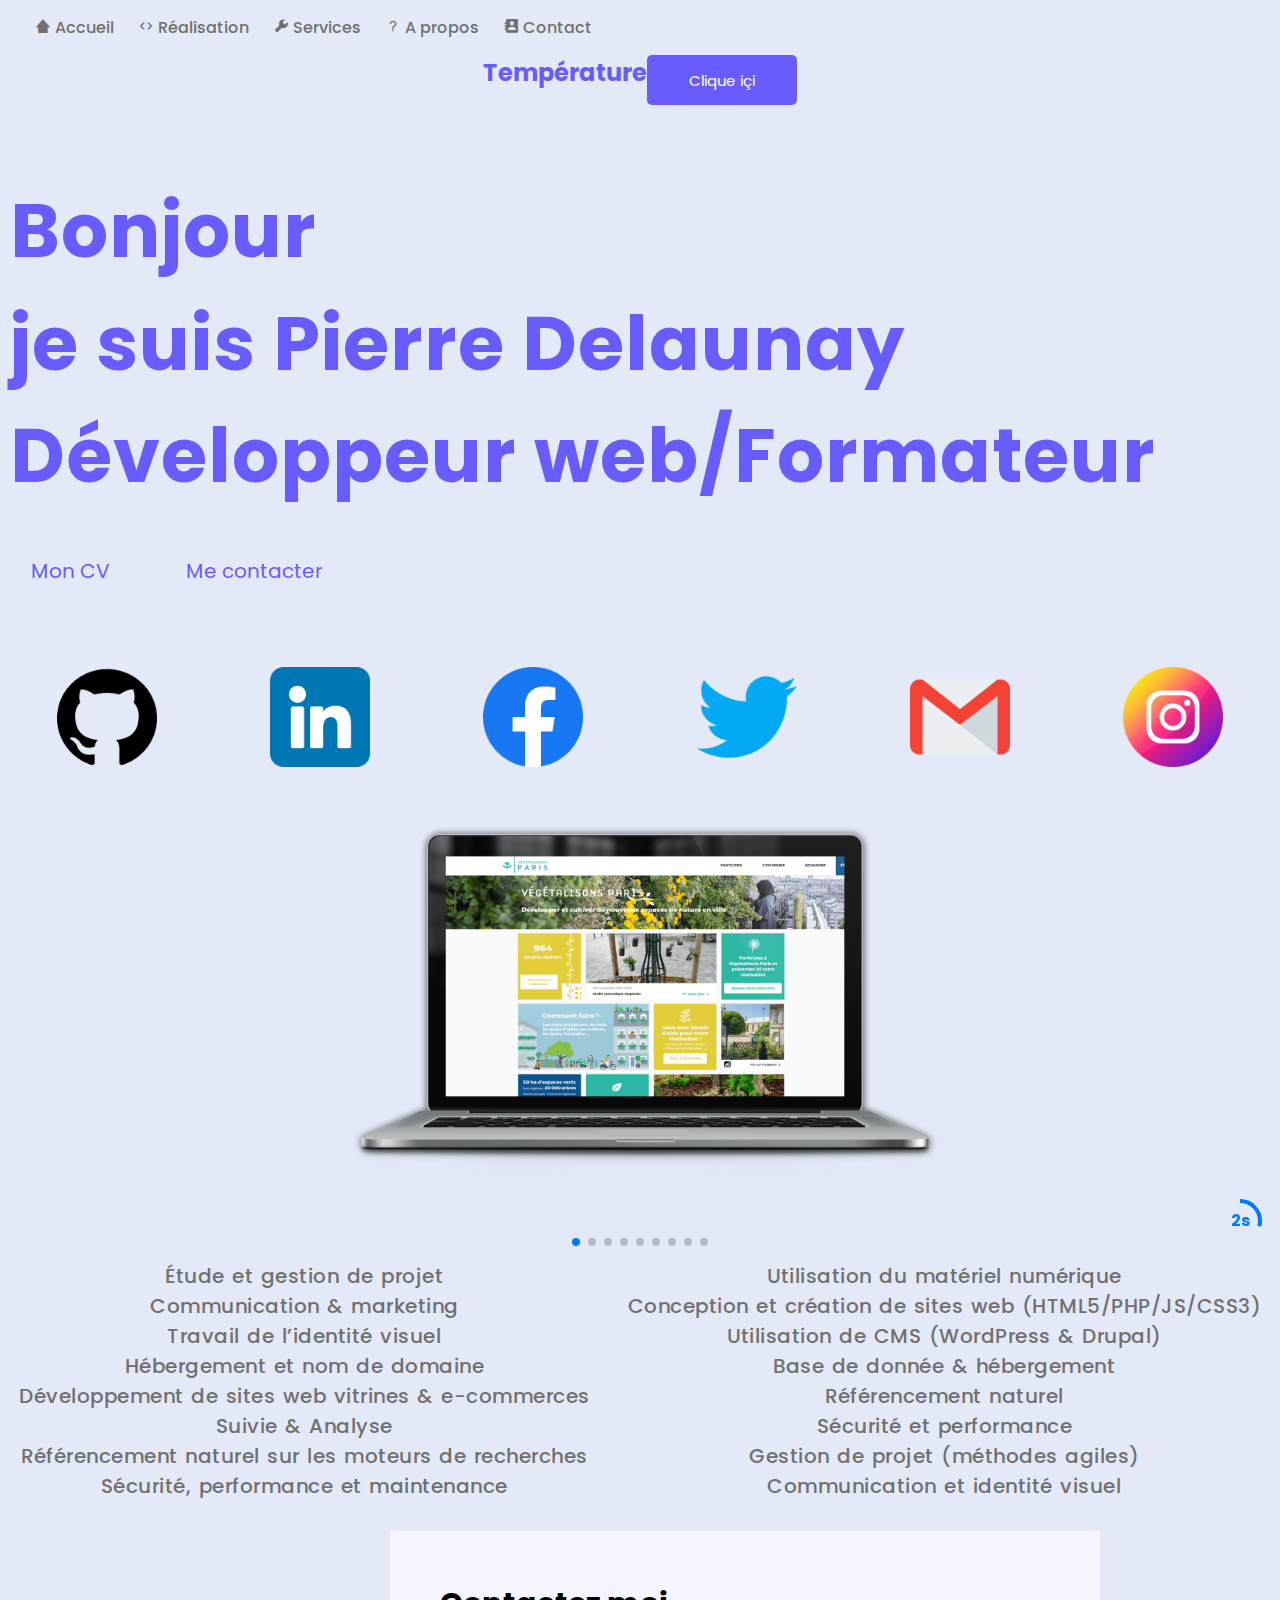
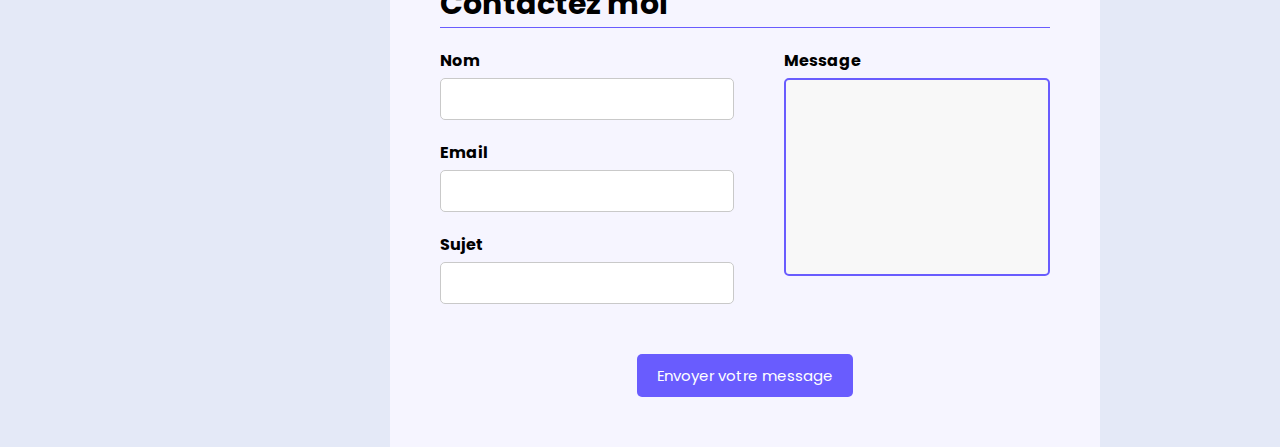
==== commit 7cceda0b: "V3" ====
--- a/index.html
+++ b/index.html
@@ -190,6 +190,7 @@
   </form>
 </footer>
 <script src="script.js"></script>
+<script src="app.js"></script>
 </body>
 </html>
 
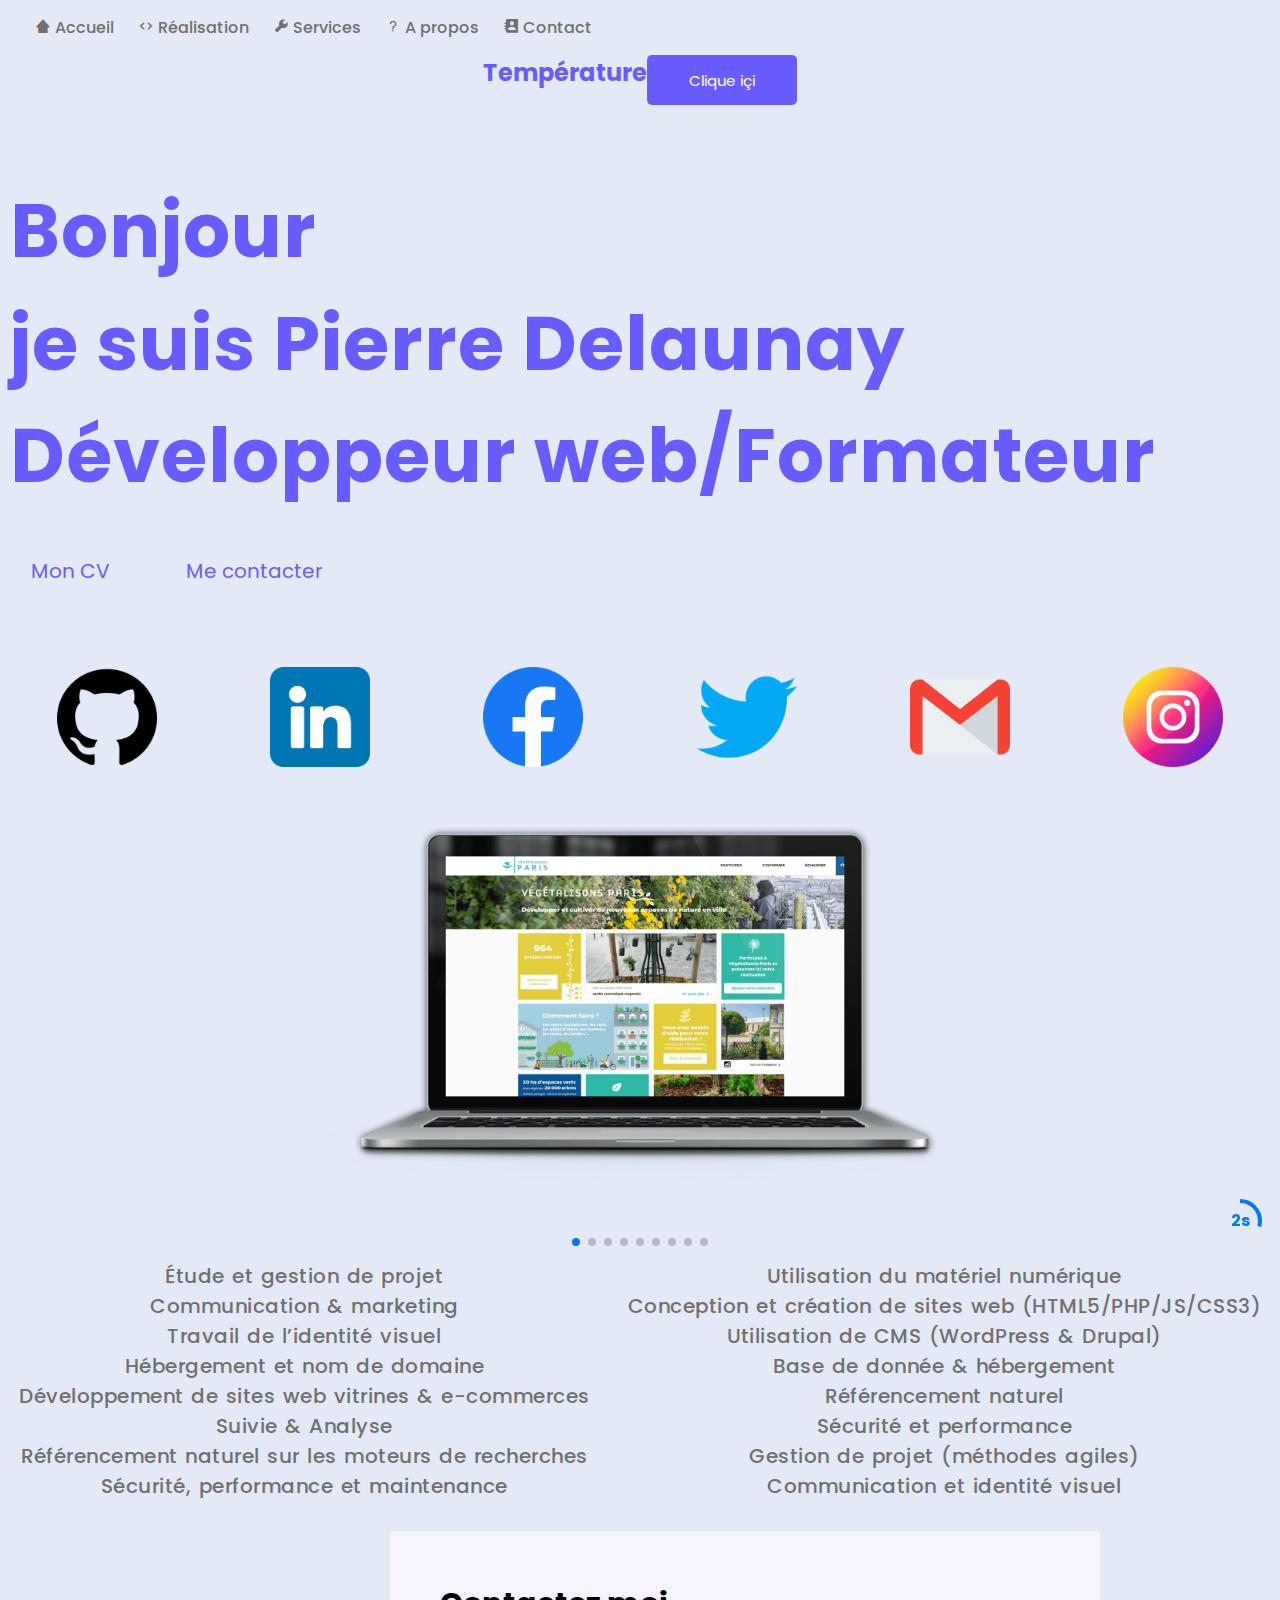
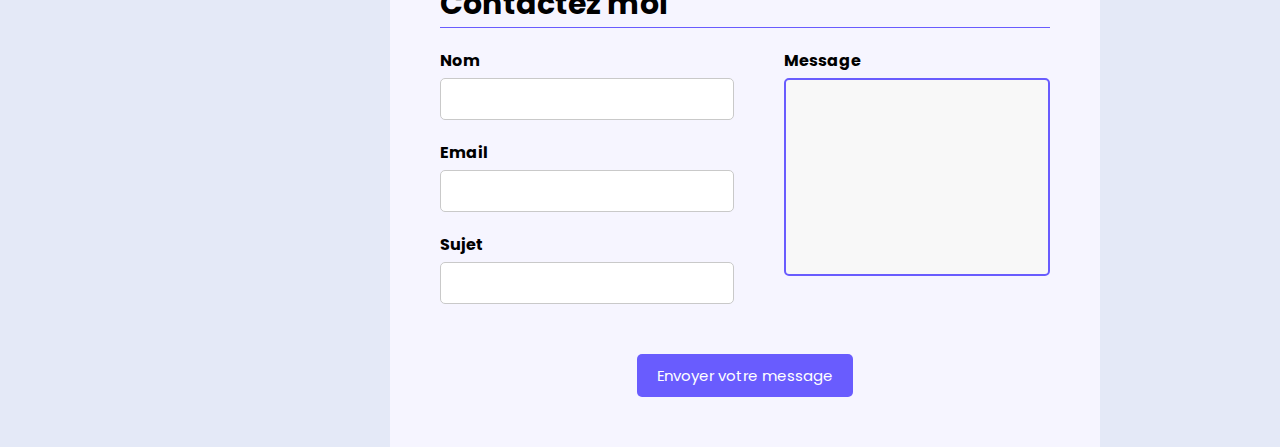
==== commit 04698b1c: "V4" ====
--- a/index.html
+++ b/index.html
@@ -12,13 +12,7 @@
 <body>
 <!-- Accueil -->
 <nav>
-
   <div class="main-navlinks">
-    <button type="button" class="hamburger"  aria-label="Toggle Navigation" aria-expanded="false">
-        <span></span>
-        <span></span>
-        <span></span>
-      </button>
     <div class="navlinks-container">
       <a href="./../index.html">
         <i class='bx bxs-home-alt-2'></i>
@@ -190,7 +184,66 @@
   </form>
 </footer>
 <script src="script.js"></script>
-<script src="app.js"></script>
+<script>
+  // // Température
+const options = {
+  enableHighAccuracy: true,
+  timeout: 5000,
+  maximumAge: 0,
+};
+const localisation = document.querySelector(".localisation");
+
+function success(pos) {
+  const crd = pos.coords;
+
+  localisation.textContent = `Votre position acttuelle est de Latitude : ${crd.latitude} Longitude: ${crd.longitude} More or less ${crd.accuracy} meters.`;
+}
+
+function error(err) {
+  console.warn(`ERROR(${err.code}): ${err.message}`);
+};
+
+let latitude = 0;
+let longitude = 0;
+const temperature = document.querySelector(".temperature");
+const button = document.querySelector("#position");
+button.addEventListener("click", () => {
+navigator.geolocation.getCurrentPosition(success, error, options)
+fetch(`https://weather.contrateumdev.com.br/api/weather?lat=${latitude}&lon=${longitude}`)
+.then((response) => {
+  return response.json();
+})
+.then((data) => temperature.textContent = data.main.temp + " °C");
+}
+);
+
+// Réalisation (Swipper)
+const progressCircle = document.querySelector(".autoplay-progress svg");
+const progressContent = document.querySelector(".autoplay-progress span");
+var swiper = new Swiper(".mySwiper", {
+  spaceBetween: 30,
+  centeredSlides: true,
+  autoplay: {
+    delay: 2500,
+    disableOnInteraction: false
+  },
+  pagination: {
+    el: ".swiper-pagination",
+    clickable: true
+  },
+  navigation: {
+    nextEl: ".swiper-button-next",
+    prevEl: ".swiper-button-prev"
+  },
+  on: {
+    autoplayTimeLeft(s, time, progress) {
+      progressCircle.style.setProperty("--progress", 1 - progress);
+      progressContent.textContent = `${Math.ceil(time / 1000)}s`;
+    }
+  }
+});
+</script>
+
 </body>
 </html>
 
--- a/style.css
+++ b/style.css
@@ -68,9 +68,7 @@
   transform: rotate(-17deg) translateX(5px);
 }
 
-.hamburger {
-  display: none;
-}
+
 
 .navlinks-container a {
   margin: 0 10px;
@@ -137,52 +135,6 @@
   .main-navlinks {
     order: 1;
     width: auto;
-  }
-
-  /* hamburger */
-  .hamburger {
-    width: 20px;
-    height: 20px;
-    cursor: pointer;
-    border: none;
-    display: flex;
-    background: var(--body-color);
-    align-items: center;
-    position: relative;
-  }
-
-  .hamburger span {
-    display: block;
-    width: 100%;
-    height: 2px;
-    background: #333;
-    position: absolute;
-    pointer-events: none;
-    transition: opacity 0.3s 0.15s ease-out;
-  }
-  .hamburger span:nth-child(1),
-  .hamburger span:nth-child(3) {
-    transition: transform 0.3s ease-out;
-  }
-
-  .hamburger span:nth-child(1) {
-    transform: translateY(7px);
-  }
-  .hamburger span:nth-child(3) {
-    transform: translateY(-7px);
-  }
-
-  .hamburger.open span:nth-child(1) {
-    transform: translate(0) rotate(135deg);
-  }
-
-  .hamburger.open span:nth-child(2) {
-    opacity: 0;
-    transition: opacity 0s ease-out;
-  }
-
-  .hamburger.open span:nth-child(3) {
-    transform: translate(0) rotate(-135deg);
   }
 
   .navlinks-container {
